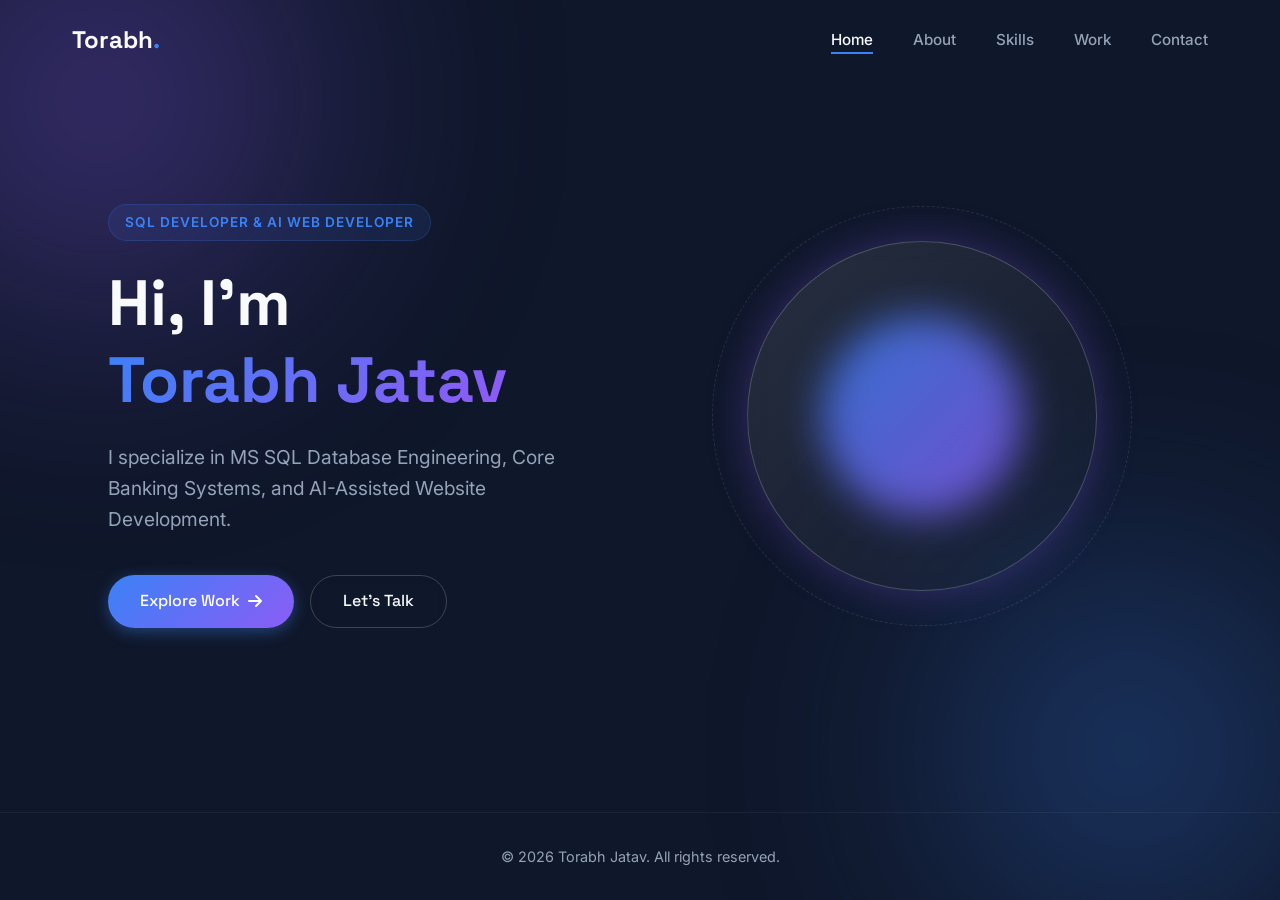
==== index.html @ 98c37aa1 "Add files via upload" ====
<!DOCTYPE html>
<html lang="en">
<head>
    <meta charset="UTF-8">
    <meta name="viewport" content="width=device-width, initial-scale=1.0">
    <title>Torabh Jatav | Portfolio</title>
    <!-- Fonts -->
    <link rel="preconnect" href="https://fonts.googleapis.com">
    <link rel="preconnect" href="https://fonts.gstatic.com" crossorigin>
    <link href="https://fonts.googleapis.com/css2?family=Inter:wght@300;400;500;600&family=Space+Grotesk:wght@500;700&display=swap" rel="stylesheet">
    <!-- Icons -->
    <link rel="stylesheet" href="https://cdnjs.cloudflare.com/ajax/libs/font-awesome/6.4.0/css/all.min.css">
    <!-- Styles -->
    <link rel="stylesheet" href="style.css">
</head>
<body>
    <!-- Background Decor -->
    <div class="bg-shape bg-shape-1"></div>
    <div class="bg-shape bg-shape-2"></div>

    <!-- Navigation -->
    <nav class="navbar" id="navbar">
        <div class="nav-container">
            <a href="index.html" class="logo">Torabh<span>.</span></a>
            <ul class="nav-links">
                <li><a href="index.html">Home</a></li>
                <li><a href="about.html">About</a></li>
                <li><a href="skills.html">Skills</a></li>
                <li><a href="projects.html">Work</a></li>
                <li><a href="contact.html">Contact</a></li>
            </ul>
            <div class="hamburger">
                <i class="fas fa-bars"></i>
            </div>
        </div>
    </nav>

    <main>
        <!-- Hero Section -->
        <section id="home" class="hero section">
            <div class="container hero-container">
                <div class="hero-content">
                    <span class="badge fade-up">SQL Developer & AI Web Developer</span>
                    <h1 class="fade-up stagger-1">
                        Hi, I'm <br>
                        <span class="gradient-text type-text">Torabh Jatav</span>
                    </h1>
                    <p class="fade-up stagger-2">
                        I specialize in MS SQL Database Engineering, Core Banking Systems, and AI-Assisted Website Development.
                    </p>
                    <div class="hero-btns fade-up stagger-3">
                        <a href="projects.html" class="btn btn-primary">
                            Explore Work <i class="fas fa-arrow-right"></i>
                        </a>
                        <a href="contact.html" class="btn btn-secondary">Let's Talk</a>
                    </div>
                </div>
                <div class="hero-artwork fade-in">
                    <div class="glass-orb">
                        <div class="inner-orb"></div>
                    </div>
                </div>
            </div>
        </section>
    </main>

    <footer>
        <div class="container">
            <p>&copy; <span id="year"></span> Torabh Jatav. All rights reserved.</p>
        </div>
    </footer>

    <!-- Scripts -->
    <script src="script.js"></script>
</body>
</html>
---- style.css ----
/* =========================================
   Design System & Variables
   ========================================= */
:root {
    /* Colors */
    --bg-dark: #0f172a;
    --bg-surface: rgba(30, 41, 59, 0.4);
    --bg-surface-hover: rgba(30, 41, 59, 0.7);
    --border-color: rgba(255, 255, 255, 0.1);
    
    --accent-primary: #3b82f6; /* Blue */
    --accent-secondary: #8b5cf6; /* Purple */
    --accent-tertiary: #ec4899; /* Pink */
    
    --text-main: #f8fafc;
    --text-muted: #94a3b8;
    
    /* Typography */
    --font-heading: 'Space Grotesk', sans-serif;
    --font-body: 'Inter', sans-serif;
    
    /* Spacing & Utilities */
    --nav-height: 80px;
    --border-radius: 16px;
    --transition: all 0.3s cubic-bezier(0.4, 0, 0.2, 1);
}

/* =========================================
   Reset & Base Styles
   ========================================= */
* {
    margin: 0;
    padding: 0;
    box-sizing: border-box;
}

html {
    scroll-behavior: smooth;
    font-family: var(--font-body);
    background-color: var(--bg-dark);
    color: var(--text-main);
    overflow-x: hidden;
}

body {
    position: relative;
    overflow-x: hidden;
    line-height: 1.6;
    display: flex;
    flex-direction: column;
    min-height: 100vh;
}

main {
    flex: 1;
    display: flex;
    flex-direction: column;
}

::selection {
    background-color: var(--accent-primary);
    color: white;
}

/* Background Blobs for Atmosphere */
.bg-shape {
    position: fixed;
    border-radius: 50%;
    filter: blur(120px);
    z-index: -1;
    opacity: 0.5;
    animation: float 20s infinite alternate linear;
}

.bg-shape-1 {
    width: 600px;
    height: 600px;
    background: radial-gradient(circle, var(--accent-secondary), transparent 70%);
    top: -200px;
    left: -200px;
}

.bg-shape-2 {
    width: 500px;
    height: 500px;
    background: radial-gradient(circle, var(--accent-primary), transparent 70%);
    bottom: -100px;
    right: -100px;
    animation-delay: -5s;
}

@keyframes float {
    0% { transform: translate(0, 0) rotate(0deg); }
    100% { transform: translate(100px, 50px) rotate(10deg); }
}

h1, h2, h3, h4, h5, h6 {
    font-family: var(--font-heading);
    font-weight: 700;
    line-height: 1.2;
}

a {
    text-decoration: none;
    color: inherit;
    transition: var(--transition);
}

ul {
    list-style: none;
}

.container {
    max-width: 1200px;
    margin: 0 auto;
    padding: 0 2rem;
}

.section {
    padding: 120px 0 60px; /* Adjusted padding for separate pages */
    display: flex;
    flex-direction: column;
    justify-content: center;
    flex: 1;
}

/* Specific class for pages other than home to ensure they fill space but don't force 100vh if content is small */
.page-section {
    min-height: auto;
    justify-content: flex-start;
}

.section-header {
    text-align: center;
    margin-bottom: 4rem;
}

.section-header h2 {
    font-size: 2.5rem;
    margin-bottom: 0.5rem;
    background: linear-gradient(135deg, var(--text-main) 0%, var(--text-muted) 100%);
    -webkit-background-clip: text;
    background-clip: text;
    -webkit-text-fill-color: transparent;
}

.section-header p {
    color: var(--accent-primary);
    font-size: 1.1rem;
    font-weight: 500;
    letter-spacing: 1px;
    text-transform: uppercase;
}

/* =========================================
   Glassmorphism Utilities
   ========================================= */
.glass-card {
    background: var(--bg-surface);
    backdrop-filter: blur(12px);
    -webkit-backdrop-filter: blur(12px);
    border: 1px solid var(--border-color);
    border-radius: var(--border-radius);
    padding: 2.5rem;
    box-shadow: 0 8px 32px rgba(0, 0, 0, 0.2);
    transition: var(--transition);
}

.glass-card:hover {
    background: var(--bg-surface-hover);
    border-color: rgba(255, 255, 255, 0.2);
    transform: translateY(-5px);
}

/* =========================================
   Typography & Gradients
   ========================================= */
.gradient-text {
    background: linear-gradient(135deg, var(--accent-primary) 0%, var(--accent-secondary) 50%, var(--accent-tertiary) 100%);
    background-size: 200% auto;
    -webkit-background-clip: text;
    background-clip: text;
    -webkit-text-fill-color: transparent;
    animation: gradientShift 5s ease infinite;
}

@keyframes gradientShift {
    0% { background-position: 0% 50%; }
    50% { background-position: 100% 50%; }
    100% { background-position: 0% 50%; }
}

/* =========================================
   Buttons
   ========================================= */
.btn {
    display: inline-flex;
    align-items: center;
    justify-content: center;
    gap: 0.5rem;
    padding: 0.8rem 2rem;
    font-size: 1rem;
    font-weight: 500;
    font-family: var(--font-heading);
    border-radius: 50px;
    cursor: pointer;
    transition: var(--transition);
    border: none;
    position: relative;
    overflow: hidden;
    z-index: 1;
}

.btn-primary {
    background: linear-gradient(135deg, var(--accent-primary) 0%, var(--accent-secondary) 100%);
    color: white;
    box-shadow: 0 4px 15px rgba(59, 130, 246, 0.4);
}

.btn-primary::before {
    content: '';
    position: absolute;
    top: 0; left: 0; right: 0; bottom: 0;
    background: linear-gradient(135deg, var(--accent-secondary) 0%, var(--accent-primary) 100%);
    z-index: -1;
    transition: opacity 0.3s ease;
    opacity: 0;
}

.btn-primary:hover::before {
    opacity: 1;
}
.btn-primary:hover {
    transform: translateY(-2px);
    box-shadow: 0 6px 20px rgba(59, 130, 246, 0.6);
}

.btn-secondary {
    background: transparent;
    color: var(--text-main);
    border: 1px solid rgba(255, 255, 255, 0.2);
    backdrop-filter: blur(5px);
}

.btn-secondary:hover {
    background: rgba(255, 255, 255, 0.05);
    border-color: rgba(255, 255, 255, 0.4);
}

/* =========================================
   Navbar
   ========================================= */
.navbar {
    position: fixed;
    top: 0;
    width: 100%;
    height: var(--nav-height);
    z-index: 1000;
    transition: var(--transition);
    display: flex;
    align-items: center;
}

.navbar.scrolled {
    background: rgba(15, 23, 42, 0.8);
    backdrop-filter: blur(10px);
    border-bottom: 1px solid rgba(255, 255, 255, 0.05);
    height: 70px;
}

.nav-container {
    width: 100%;
    max-width: 1200px;
    margin: 0 auto;
    padding: 0 2rem;
    display: flex;
    justify-content: space-between;
    align-items: center;
}

.logo {
    font-family: var(--font-heading);
    font-size: 1.5rem;
    font-weight: 700;
}

.logo span {
    color: var(--accent-primary);
}

.nav-links {
    display: flex;
    gap: 2.5rem;
}

.nav-links a {
    font-size: 0.95rem;
    font-weight: 500;
    color: var(--text-muted);
    position: relative;
    padding-bottom: 5px;
}

.nav-links a::after {
    content: '';
    position: absolute;
    bottom: 0;
    left: 0;
    width: 0;
    height: 2px;
    background: var(--accent-primary);
    transition: var(--transition);
}

.nav-links a:hover,
.nav-links a.active {
    color: var(--text-main);
}

.nav-links a:hover::after,
.nav-links a.active::after {
    width: 100%;
}

.hamburger {
    display: none;
    font-size: 1.5rem;
    cursor: pointer;
    color: var(--text-main);
}

/* =========================================
   Hero Section
   ========================================= */
.hero {
    padding-top: var(--nav-height);
}

.hero-container {
    display: grid;
    grid-template-columns: 1fr 1fr;
    gap: 4rem;
    align-items: center;
}

.badge {
    display: inline-block;
    padding: 0.4rem 1rem;
    background: rgba(59, 130, 246, 0.1);
    border: 1px solid rgba(59, 130, 246, 0.2);
    border-radius: 50px;
    color: var(--accent-primary);
    font-size: 0.85rem;
    font-weight: 600;
    letter-spacing: 1px;
    text-transform: uppercase;
    margin-bottom: 1.5rem;
}

.hero h1 {
    font-size: 4rem;
    margin-bottom: 1.5rem;
}

.hero p {
    font-size: 1.2rem;
    color: var(--text-muted);
    margin-bottom: 2.5rem;
    max-width: 500px;
}

.hero-btns {
    display: flex;
    gap: 1rem;
}

.hero-artwork {
    display: flex;
    justify-content: center;
    position: relative;
}

.glass-orb {
    width: 350px;
    height: 350px;
    border-radius: 50%;
    background: linear-gradient(135deg, rgba(255,255,255,0.1), rgba(255,255,255,0.01));
    backdrop-filter: blur(10px);
    border: 1px solid rgba(255,255,255,0.2);
    box-shadow: 0 0 40px rgba(139, 92, 246, 0.3);
    display: flex;
    align-items: center;
    justify-content: center;
    animation: bounceSlow 6s ease-in-out infinite;
    position: relative;
}

.glass-orb::after {
    content: '';
    position: absolute;
    width: 120%;
    height: 120%;
    border-radius: 50%;
    border: 1px dashed rgba(255,255,255,0.1);
    animation: rotate 20s linear infinite;
}

.inner-orb {
    width: 200px;
    height: 200px;
    border-radius: 50%;
    background: linear-gradient(135deg, var(--accent-primary), var(--accent-secondary));
    filter: blur(20px);
    opacity: 0.8;
    animation: pulse 4s ease-in-out infinite;
}

@keyframes bounceSlow {
    0%, 100% { transform: translateY(0); }
    50% { transform: translateY(-20px); }
}

@keyframes rotate {
    0% { transform: rotate(0deg); }
    100% { transform: rotate(360deg); }
}

@keyframes pulse {
    0%, 100% { transform: scale(1); opacity: 0.8; }
    50% { transform: scale(1.1); opacity: 1; }
}

/* =========================================
   About Section
   ========================================= */
.about-grid {
    display: grid;
    grid-template-columns: 3fr 2fr;
    gap: 2rem;
}

.about-text {
    display: flex;
    flex-direction: column;
    justify-content: center;
    gap: 1.5rem;
}

.about-text p {
    font-size: 1.1rem;
    color: var(--text-muted);
}

.about-stats {
    display: flex;
    flex-direction: column;
    gap: 1rem;
}

.stat-card {
    display: flex;
    align-items: center;
    justify-content: space-between;
    padding: 1.5rem 2rem;
}

.stat-card h3 {
    font-size: 2.5rem;
    color: var(--accent-primary);
}

.stat-card span {
    font-weight: 500;
    color: var(--text-muted);
}

/* =========================================
   Skills Section
   ========================================= */
.skills-grid {
    display: grid;
    grid-template-columns: repeat(auto-fit, minmax(300px, 1fr));
    gap: 2rem;
}

.skill-category h3 {
    font-size: 1.3rem;
    margin-bottom: 1.5rem;
    display: flex;
    align-items: center;
    gap: 10px;
}

.skill-category h3 i {
    color: var(--accent-primary);
}

.skill-tags {
    display: flex;
    flex-wrap: wrap;
    gap: 10px;
}

.tag {
    background: rgba(255, 255, 255, 0.05);
    border: 1px solid rgba(255, 255, 255, 0.1);
    padding: 0.5rem 1rem;
    border-radius: 50px;
    font-size: 0.9rem;
    color: var(--text-muted);
    transition: var(--transition);
}

.tag:hover {
    background: rgba(59, 130, 246, 0.1);
    border-color: var(--accent-primary);
    color: var(--text-main);
    transform: translateY(-2px);
}

/* =========================================
   Projects Section
   ========================================= */
.projects-grid {
    display: grid;
    grid-template-columns: repeat(auto-fit, minmax(320px, 1fr));
    gap: 2rem;
}

.project-card {
    padding: 0;
    overflow: hidden;
    display: flex;
    flex-direction: column;
}

.project-image {
    height: 200px;
    width: 100%;
}

/* Placeholder placeholders instead of boring gray */
.gradient-bg-1 { background: linear-gradient(135deg, #10b981, #3b82f6); opacity: 0.8; }
.gradient-bg-2 { background: linear-gradient(135deg, #f59e0b, #ec4899); opacity: 0.8; }
.gradient-bg-3 { background: linear-gradient(135deg, #8b5cf6, #3b82f6); opacity: 0.8; }

.project-content {
    padding: 2rem;
    flex-grow: 1;
    display: flex;
    flex-direction: column;
}

.project-tags {
    display: flex;
    gap: 10px;
    margin-bottom: 1rem;
}

.project-tags span {
    font-size: 0.75rem;
    font-weight: 600;
    text-transform: uppercase;
    letter-spacing: 1px;
    color: var(--accent-secondary);
}

.project-content h3 {
    font-size: 1.4rem;
    margin-bottom: 1rem;
}

.project-content p {
    color: var(--text-muted);
    font-size: 0.95rem;
    margin-bottom: 2rem;
    flex-grow: 1;
}

.project-link {
    display: inline-flex;
    align-items: center;
    gap: 5px;
    color: var(--text-main);
    font-weight: 500;
    font-size: 0.95rem;
}

.project-link i {
    font-size: 0.8rem;
    transition: var(--transition);
}

.project-link:hover i {
    transform: translateX(3px) translateY(-3px);
    color: var(--accent-primary);
}

/* =========================================
   Contact Section
   ========================================= */
.contact-card {
    display: grid;
    grid-template-columns: 1fr 1fr;
    gap: 4rem;
    padding: 4rem;
}

.contact-info h2 {
    font-size: 2.5rem;
    margin-bottom: 1.5rem;
}

.contact-info p {
    color: var(--text-muted);
    font-size: 1.1rem;
    margin-bottom: 2rem;
}

.social-links {
    display: flex;
    gap: 1rem;
}

.social-links a {
    display: flex;
    align-items: center;
    justify-content: center;
    width: 45px;
    height: 45px;
    border-radius: 50%;
    background: rgba(255, 255, 255, 0.05);
    border: 1px solid rgba(255, 255, 255, 0.1);
    font-size: 1.2rem;
}

.social-links a:hover {
    background: var(--accent-primary);
    border-color: var(--accent-primary);
    transform: translateY(-3px);
}

.contact-form {
    display: flex;
    flex-direction: column;
    gap: 1.5rem;
}

.form-group input,
.form-group textarea {
    width: 100%;
    padding: 1rem 1.5rem;
    background: rgba(0, 0, 0, 0.2);
    border: 1px solid rgba(255, 255, 255, 0.1);
    border-radius: 8px;
    color: var(--text-main);
    font-family: var(--font-body);
    font-size: 1rem;
    transition: var(--transition);
}

.form-group textarea {
    resize: vertical;
    min-height: 120px;
}

.form-group input:focus,
.form-group textarea:focus {
    outline: none;
    border-color: var(--accent-primary);
    background: rgba(0, 0, 0, 0.4);
}

.submit-btn {
    width: 100%;
}

/* =========================================
   Footer
   ========================================= */
footer {
    padding: 2rem 0;
    text-align: center;
    border-top: 1px solid rgba(255, 255, 255, 0.05);
    margin-top: auto; /* Pushes footer to bottom */
    width: 100%;
}

footer p {
    color: var(--text-muted);
    font-size: 0.9rem;
}

/* =========================================
   Animations & Reveals
   ========================================= */
.fade-up {
    opacity: 0;
    transform: translateY(30px);
    transition: opacity 0.8s ease, transform 0.8s ease;
}

.fade-in {
    opacity: 0;
    transition: opacity 1s ease;
}

.reveal.active,
.fade-up.active,
.fade-in.active {
    opacity: 1;
    transform: translateY(0);
}

/* Stagger delays for hero items */
.stagger-1 { transition-delay: 0.1s; }
.stagger-2 { transition-delay: 0.2s; }
.stagger-3 { transition-delay: 0.3s; }

.reveal {
    opacity: 0;
    transform: translateY(40px);
    transition: all 0.8s cubic-bezier(0.5, 0, 0, 1);
}

/* =========================================
   Responsive Design
   ========================================= */
@media (max-width: 992px) {
    .hero h1 { font-size: 3rem; }
    .hero-container { gap: 2rem; }
    .about-grid, .contact-card { grid-template-columns: 1fr; gap: 3rem; }
    .contact-card { padding: 3rem; }
}

@media (max-width: 768px) {
    .hamburger { display: block; z-index: 1001; }
    
    .nav-links {
        position: fixed;
        top: 0; right: -100%;
        width: 100%; height: 100vh;
        background: rgba(15, 23, 42, 0.95);
        backdrop-filter: blur(15px);
        flex-direction: column;
        justify-content: center;
        align-items: center;
        transition: 0.4s ease-in-out;
    }
    
    .nav-links.nav-active { right: 0; }
    .nav-links li { margin: 1.5rem 0; }
    .nav-links a { font-size: 1.5rem; }
    
    .hero-container { grid-template-columns: 1fr; text-align: center; }
    .hero-content { align-items: center; display: flex; flex-direction: column; }
    .hero-btns { justify-content: center; }
    .hero-artwork { display: none; }
    .contact-card { padding: 2rem 1.5rem; }
}

@media (max-width: 480px) {
    .hero h1 { font-size: 2.2rem; }
    .section-header h2 { font-size: 2rem; }
    .stat-card { flex-direction: column; text-align: center; gap: 0.5rem; }
}
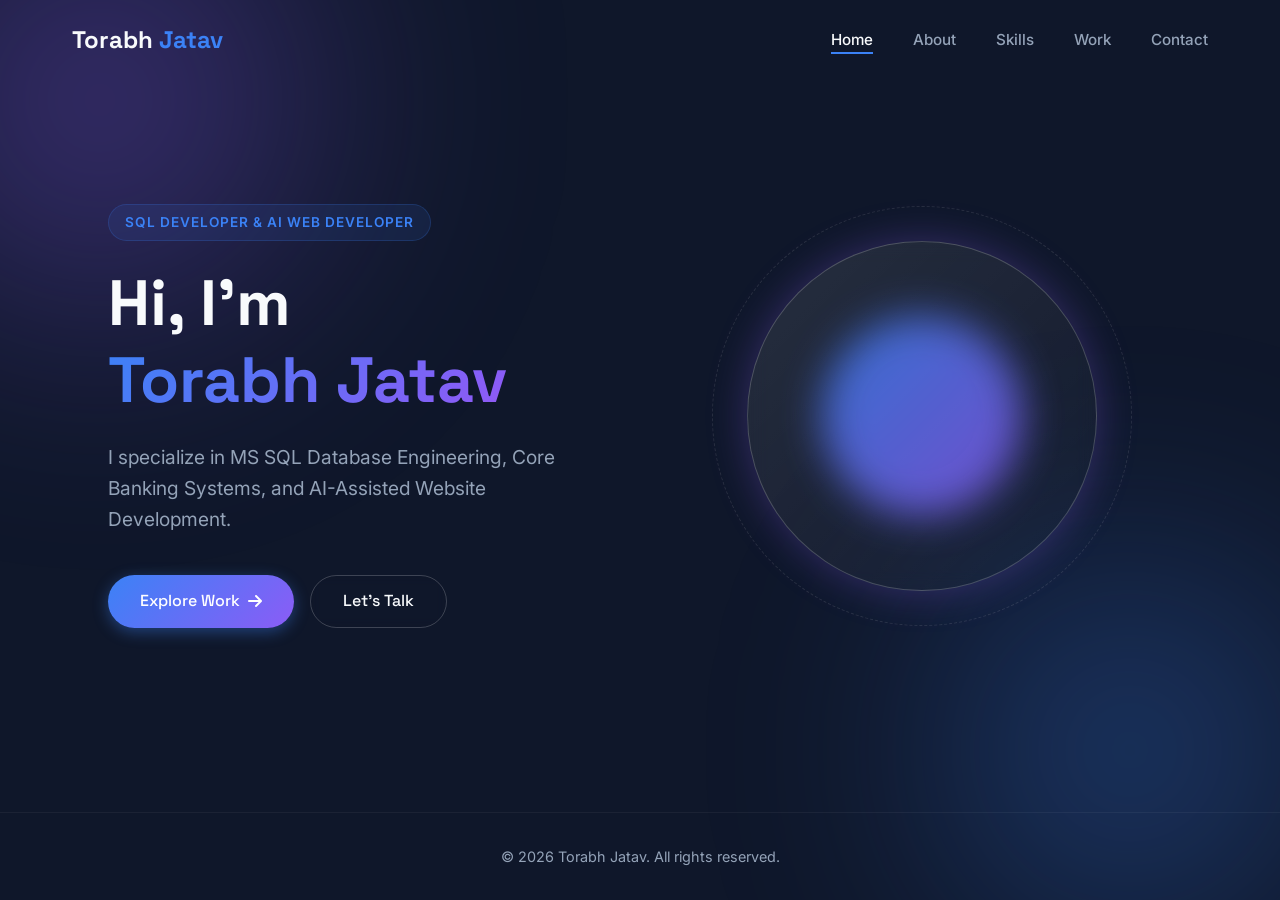
==== commit 689e5675: "Add files via upload" ====
--- a/index.html
+++ b/index.html
@@ -1,5 +1,6 @@
 <!DOCTYPE html>
 <html lang="en">
+
 <head>
     <meta charset="UTF-8">
     <meta name="viewport" content="width=device-width, initial-scale=1.0">
@@ -7,12 +8,15 @@
     <!-- Fonts -->
     <link rel="preconnect" href="https://fonts.googleapis.com">
     <link rel="preconnect" href="https://fonts.gstatic.com" crossorigin>
-    <link href="https://fonts.googleapis.com/css2?family=Inter:wght@300;400;500;600&family=Space+Grotesk:wght@500;700&display=swap" rel="stylesheet">
+    <link
+        href="https://fonts.googleapis.com/css2?family=Inter:wght@300;400;500;600&family=Space+Grotesk:wght@500;700&display=swap"
+        rel="stylesheet">
     <!-- Icons -->
     <link rel="stylesheet" href="https://cdnjs.cloudflare.com/ajax/libs/font-awesome/6.4.0/css/all.min.css">
     <!-- Styles -->
     <link rel="stylesheet" href="style.css">
 </head>
+
 <body>
     <!-- Background Decor -->
     <div class="bg-shape bg-shape-1"></div>
@@ -21,7 +25,7 @@
     <!-- Navigation -->
     <nav class="navbar" id="navbar">
         <div class="nav-container">
-            <a href="index.html" class="logo">Torabh<span>.</span></a>
+            <a href="index.html" class="logo">Torabh<span> Jatav</span></a>
             <ul class="nav-links">
                 <li><a href="index.html">Home</a></li>
                 <li><a href="about.html">About</a></li>
@@ -46,7 +50,8 @@
                         <span class="gradient-text type-text">Torabh Jatav</span>
                     </h1>
                     <p class="fade-up stagger-2">
-                        I specialize in MS SQL Database Engineering, Core Banking Systems, and AI-Assisted Website Development.
+                        I specialize in MS SQL Database Engineering, Core Banking Systems, and AI-Assisted Website
+                        Development.
                     </p>
                     <div class="hero-btns fade-up stagger-3">
                         <a href="projects.html" class="btn btn-primary">
@@ -73,4 +78,5 @@
     <!-- Scripts -->
     <script src="script.js"></script>
 </body>
+
 </html>
--- a/style.css
+++ b/style.css
@@ -543,6 +543,7 @@
 .gradient-bg-1 { background: linear-gradient(135deg, #10b981, #3b82f6); opacity: 0.8; }
 .gradient-bg-2 { background: linear-gradient(135deg, #f59e0b, #ec4899); opacity: 0.8; }
 .gradient-bg-3 { background: linear-gradient(135deg, #8b5cf6, #3b82f6); opacity: 0.8; }
+.gradient-bg-4 { background: linear-gradient(135deg, #6366f1, #14b8a6); opacity: 0.8; }
 
 .project-content {
     padding: 2rem;
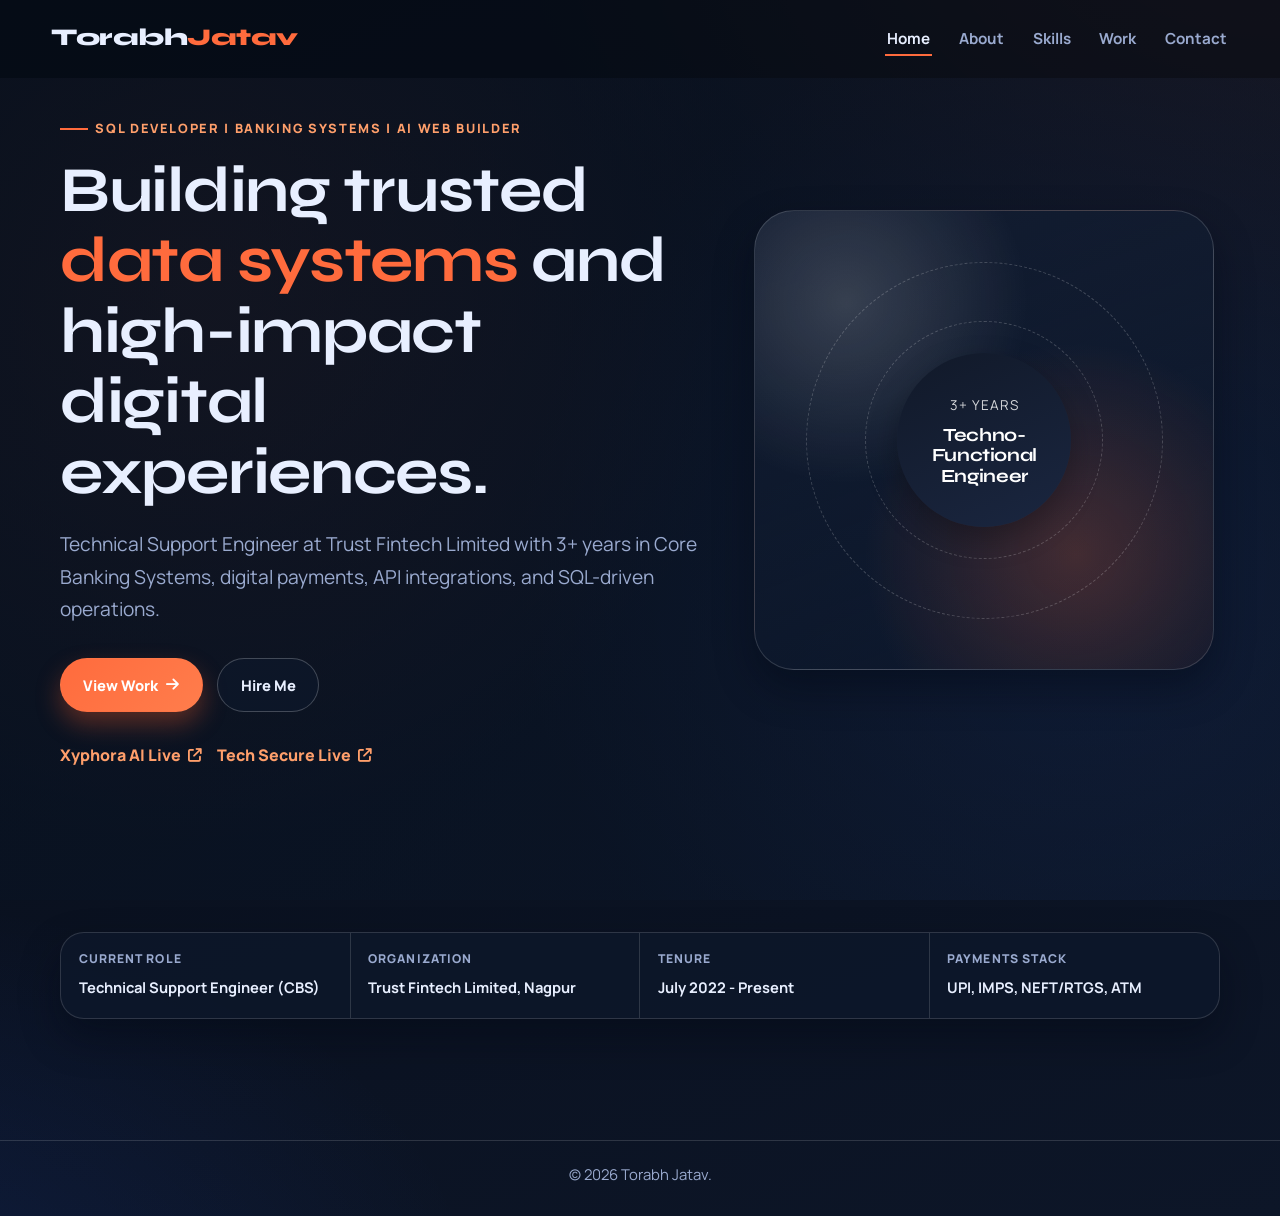
==== commit 25e98daa: "Add files via upload" ====
--- a/index.html
+++ b/index.html
@@ -4,65 +4,102 @@
 <head>
     <meta charset="UTF-8">
     <meta name="viewport" content="width=device-width, initial-scale=1.0">
+    <meta name="description" content="Torabh Jatav portfolio: SQL engineering, core banking systems, and AI-powered web development.">
     <title>Torabh Jatav | Portfolio</title>
-    <!-- Fonts -->
     <link rel="preconnect" href="https://fonts.googleapis.com">
     <link rel="preconnect" href="https://fonts.gstatic.com" crossorigin>
-    <link
-        href="https://fonts.googleapis.com/css2?family=Inter:wght@300;400;500;600&family=Space+Grotesk:wght@500;700&display=swap"
-        rel="stylesheet">
-    <!-- Icons -->
+    <link href="https://fonts.googleapis.com/css2?family=Manrope:wght@400;500;600;700;800&family=Syne:wght@600;700;800&display=swap" rel="stylesheet">
     <link rel="stylesheet" href="https://cdnjs.cloudflare.com/ajax/libs/font-awesome/6.4.0/css/all.min.css">
-    <!-- Styles -->
     <link rel="stylesheet" href="style.css">
 </head>
 
-<body>
-    <!-- Background Decor -->
-    <div class="bg-shape bg-shape-1"></div>
-    <div class="bg-shape bg-shape-2"></div>
+<body class="page page-home">
+    <div class="page-glow glow-1"></div>
+    <div class="page-glow glow-2"></div>
+        <div class="page-grain"></div>
+    <div id="preloader" class="preloader" aria-hidden="true">
+        <div class="spinner">
+            <div></div>
+            <div></div>
+            <div></div>
+            <div></div>
+            <div></div>
+            <div></div>
+        </div>
+        <div class="text">
+            <p>On your way...</p>
+        </div>
+    </div>
+    <div id="cursor-dot" class="cursor-dot" aria-hidden="true"></div>
+    <div id="cursor-ring" class="cursor-ring" aria-hidden="true"></div>
 
-    <!-- Navigation -->
     <nav class="navbar" id="navbar">
         <div class="nav-container">
-            <a href="index.html" class="logo">Torabh<span> Jatav</span></a>
-            <ul class="nav-links">
+            <a href="index.html" class="logo">Torabh<span>Jatav</span></a>
+            <button class="hamburger" type="button" aria-label="Toggle menu" aria-expanded="false" aria-controls="nav-links">
+                <i class="fas fa-bars" aria-hidden="true"></i>
+            </button>
+            <ul class="nav-links" id="nav-links">
                 <li><a href="index.html">Home</a></li>
                 <li><a href="about.html">About</a></li>
                 <li><a href="skills.html">Skills</a></li>
                 <li><a href="projects.html">Work</a></li>
                 <li><a href="contact.html">Contact</a></li>
             </ul>
-            <div class="hamburger">
-                <i class="fas fa-bars"></i>
-            </div>
         </div>
     </nav>
 
     <main>
-        <!-- Hero Section -->
-        <section id="home" class="hero section">
-            <div class="container hero-container">
-                <div class="hero-content">
-                    <span class="badge fade-up">SQL Developer & AI Web Developer</span>
+        <section class="hero section" id="home">
+            <div class="hero-backdrop"></div>
+            <div class="container hero-grid">
+                <div class="hero-copy">
+                    <p class="eyebrow fade-up">SQL Developer | Banking Systems | AI Web Builder</p>
                     <h1 class="fade-up stagger-1">
-                        Hi, I'm <br>
-                        <span class="gradient-text type-text">Torabh Jatav</span>
+                        Building trusted <span class="type-text">data systems</span> and high-impact digital experiences.
                     </h1>
-                    <p class="fade-up stagger-2">
-                        I specialize in MS SQL Database Engineering, Core Banking Systems, and AI-Assisted Website
-                        Development.
+                    <p class="lead fade-up stagger-2">
+                        Technical Support Engineer at Trust Fintech Limited with 3+ years in Core Banking Systems,
+                        digital payments, API integrations, and SQL-driven operations.
                     </p>
-                    <div class="hero-btns fade-up stagger-3">
-                        <a href="projects.html" class="btn btn-primary">
-                            Explore Work <i class="fas fa-arrow-right"></i>
-                        </a>
-                        <a href="contact.html" class="btn btn-secondary">Let's Talk</a>
+                    <div class="hero-actions fade-up stagger-3">
+                        <a href="projects.html" class="btn btn-primary">View Work <i class="fas fa-arrow-right"></i></a>
+                        <a href="contact.html" class="btn btn-ghost">Hire Me</a>
+                    </div>
+                    <div class="home-live-links fade-up stagger-3">
+                        <a href="https://xyphora-ai.vercel.app/#home" target="_blank" rel="noopener" class="text-link">Xyphora AI Live <i class="fas fa-arrow-up-right-from-square"></i></a>
+                        <a href="https://tech-secure.vercel.app/services" target="_blank" rel="noopener" class="text-link">Tech Secure Live <i class="fas fa-arrow-up-right-from-square"></i></a>
                     </div>
                 </div>
-                <div class="hero-artwork fade-in">
-                    <div class="glass-orb">
-                        <div class="inner-orb"></div>
+                <div class="hero-visual fade-in">
+                    <div class="orbit-ring ring-1"></div>
+                    <div class="orbit-ring ring-2"></div>
+                    <div class="hero-core">
+                        <p>3+ Years</p>
+                        <h2>Techno-Functional Engineer</h2>
+                    </div>
+                </div>
+            </div>
+        </section>
+
+        <section class="section highlights">
+            <div class="container">
+                <div class="highlight-strip reveal">
+                    <div class="highlight-item">
+                        <span>Current Role</span>
+                        <strong>Technical Support Engineer (CBS)</strong>
+                    </div>
+                    <div class="highlight-item">
+                        <span>Organization</span>
+                        <strong>Trust Fintech Limited, Nagpur</strong>
+                    </div>
+                    <div class="highlight-item">
+                        <span>Tenure</span>
+                        <strong>July 2022 - Present</strong>
+                    </div>
+                    <div class="highlight-item">
+                        <span>Payments Stack</span>
+                        <strong>UPI, IMPS, NEFT/RTGS, ATM</strong>
                     </div>
                 </div>
             </div>
@@ -71,12 +108,13 @@
 
     <footer>
         <div class="container">
-            <p>&copy; <span id="year"></span> Torabh Jatav. All rights reserved.</p>
+            <p>&copy; <span id="year"></span> Torabh Jatav. </p>
         </div>
     </footer>
 
-    <!-- Scripts -->
     <script src="script.js"></script>
 </body>
 
-</html>+</html>
+
+
--- a/style.css
+++ b/style.css
@@ -1,33 +1,18 @@
-/* =========================================
-   Design System & Variables
-   ========================================= */
 :root {
-    /* Colors */
-    --bg-dark: #0f172a;
-    --bg-surface: rgba(30, 41, 59, 0.4);
-    --bg-surface-hover: rgba(30, 41, 59, 0.7);
-    --border-color: rgba(255, 255, 255, 0.1);
-    
-    --accent-primary: #3b82f6; /* Blue */
-    --accent-secondary: #8b5cf6; /* Purple */
-    --accent-tertiary: #ec4899; /* Pink */
-    
-    --text-main: #f8fafc;
-    --text-muted: #94a3b8;
-    
-    /* Typography */
-    --font-heading: 'Space Grotesk', sans-serif;
-    --font-body: 'Inter', sans-serif;
-    
-    /* Spacing & Utilities */
-    --nav-height: 80px;
-    --border-radius: 16px;
-    --transition: all 0.3s cubic-bezier(0.4, 0, 0.2, 1);
-}
-
-/* =========================================
-   Reset & Base Styles
-   ========================================= */
+    --bg-main: #060b16;
+    --bg-soft: #0d1628;
+    --surface: rgba(14, 24, 43, 0.78);
+    --text-main: #e8efff;
+    --text-muted: #9aaacf;
+    --accent: #ff6b3d;
+    --accent-deep: #ff9f6b;
+    --line: rgba(255, 255, 255, 0.14);
+    --shadow: 0 18px 38px rgba(2, 7, 19, 0.42);
+    --nav-height: 78px;
+    --radius: 24px;
+    --transition: all 0.35s cubic-bezier(0.2, 0.8, 0.2, 1);
+}
+
 * {
     margin: 0;
     padding: 0;
@@ -36,74 +21,191 @@
 
 html {
     scroll-behavior: smooth;
-    font-family: var(--font-body);
-    background-color: var(--bg-dark);
+}
+
+body {
+    font-family: 'Manrope', sans-serif;
     color: var(--text-main);
-    overflow-x: hidden;
-}
-
-body {
+    background:
+        radial-gradient(80rem 60rem at 100% -10%, rgba(255, 107, 61, 0.16), transparent 60%),
+        radial-gradient(70rem 50rem at -10% 110%, rgba(41, 98, 255, 0.12), transparent 55%),
+        linear-gradient(160deg, var(--bg-main), var(--bg-soft));
+    line-height: 1.7;
+    min-height: 100vh;
     position: relative;
     overflow-x: hidden;
-    line-height: 1.6;
+}
+
+.page-glow {
+    position: fixed;
+    width: 44rem;
+    aspect-ratio: 1;
+    border-radius: 50%;
+    filter: blur(58px);
+    z-index: -3;
+    opacity: 0.3;
+    animation: drift 22s ease-in-out infinite alternate;
+}
+
+.glow-1 {
+    background: rgba(255, 107, 61, 0.55);
+    top: -18rem;
+    right: -16rem;
+}
+
+.glow-2 {
+    background: rgba(73, 120, 255, 0.36);
+    bottom: -20rem;
+    left: -16rem;
+    animation-delay: -6s;
+}
+
+.page-grain {
+    position: fixed;
+    inset: 0;
+    z-index: -2;
+    pointer-events: none;
+    background-image: radial-gradient(rgba(255, 255, 255, 0.08) 0.4px, transparent 0.4px);
+    background-size: 3px 3px;
+    opacity: 0.12;
+}
+
+.preloader {
     display: flex;
     flex-direction: column;
-    min-height: 100vh;
+    align-items: center;
+    justify-content: center;
+    height: 100vh;
+    position: fixed;
+    inset: 0;
+    z-index: 120;
+    background:
+        radial-gradient(circle at 30% 20%, rgba(255, 107, 61, 0.2), transparent 45%),
+        radial-gradient(circle at 70% 80%, rgba(73, 120, 255, 0.2), transparent 45%),
+        linear-gradient(155deg, #050a14, #0c1730);
+    opacity: 1;
+    visibility: visible;
+    transition: opacity 0.55s ease, visibility 0.55s ease;
+}
+
+.spinner {
+    width: 100px;
+    height: 100px;
+    position: relative;
+    animation: spinner 1.6s infinite ease;
+    transform-style: preserve-3d;
+}
+
+.spinner > div {
+    background-color: rgba(229, 197, 159, 0.1);
+    height: 100%;
+    position: absolute;
+    width: 100%;
+    border: 4px solid rgb(229, 197, 159);
+    border-radius: 50%;
+}
+
+.spinner div:nth-of-type(1) {
+    transform: translateZ(-35px) rotateY(180deg);
+}
+
+.spinner div:nth-of-type(2) {
+    transform: rotateY(-270deg) translateX(50%);
+    transform-origin: top right;
+}
+
+.spinner div:nth-of-type(3) {
+    transform: rotateY(270deg) translateX(-50%);
+    transform-origin: center left;
+}
+
+.spinner div:nth-of-type(4) {
+    transform: rotateX(90deg) translateY(-50%);
+    transform-origin: top center;
+}
+
+.spinner div:nth-of-type(5) {
+    transform: rotateX(-90deg) translateY(50%);
+    transform-origin: bottom center;
+}
+
+.spinner div:nth-of-type(6) {
+    transform: translateZ(35px);
+}
+
+.text {
+    font-family: "Trebuchet MS", "Lucida Sans Unicode", "Lucida Grande",
+        "Lucida Sans", Arial, sans-serif;
+    font-size: 24px;
+    background: linear-gradient(to right, #925555, #e0a47c, #d33fd3, #eed600);
+    -webkit-text-fill-color: transparent;
+    -webkit-background-clip: text;
+    padding-top: 20px;
+    text-align: center;
+}
+
+.text p {
+    animation: loaderPulse 1.8s ease-in-out infinite;
+}
+
+.preloader.preloader-hidden {
+    opacity: 0;
+    visibility: hidden;
+}
+
+.cursor-dot,
+.cursor-ring {
+    position: fixed;
+    left: 0;
+    top: 0;
+    pointer-events: none;
+    transform: translate3d(-100px, -100px, 0) translate(-50%, -50%);
+    z-index: 110;
+    opacity: 0;
+    transition: opacity 0.22s ease;
+}
+
+.cursor-dot {
+    width: 8px;
+    height: 8px;
+    border-radius: 50%;
+    background: var(--accent);
+}
+
+.cursor-ring {
+    width: 36px;
+    height: 36px;
+    border-radius: 50%;
+    border: 1px solid rgba(255, 255, 255, 0.55);
+    background: rgba(255, 107, 61, 0.08);
+}
+
+body.cursor-ready .cursor-dot,
+body.cursor-ready .cursor-ring {
+    opacity: 1;
+}
+
+body.cursor-hover .cursor-ring {
+    border-color: rgba(255, 255, 255, 0.85);
+    background: rgba(255, 107, 61, 0.18);
 }
 
 main {
-    flex: 1;
-    display: flex;
-    flex-direction: column;
-}
-
-::selection {
-    background-color: var(--accent-primary);
-    color: white;
-}
-
-/* Background Blobs for Atmosphere */
-.bg-shape {
-    position: fixed;
-    border-radius: 50%;
-    filter: blur(120px);
-    z-index: -1;
-    opacity: 0.5;
-    animation: float 20s infinite alternate linear;
-}
-
-.bg-shape-1 {
-    width: 600px;
-    height: 600px;
-    background: radial-gradient(circle, var(--accent-secondary), transparent 70%);
-    top: -200px;
-    left: -200px;
-}
-
-.bg-shape-2 {
-    width: 500px;
-    height: 500px;
-    background: radial-gradient(circle, var(--accent-primary), transparent 70%);
-    bottom: -100px;
-    right: -100px;
-    animation-delay: -5s;
-}
-
-@keyframes float {
-    0% { transform: translate(0, 0) rotate(0deg); }
-    100% { transform: translate(100px, 50px) rotate(10deg); }
-}
-
-h1, h2, h3, h4, h5, h6 {
-    font-family: var(--font-heading);
-    font-weight: 700;
-    line-height: 1.2;
+    min-height: calc(100vh - var(--nav-height));
+}
+
+h1,
+h2,
+h3,
+h4 {
+    font-family: 'Syne', sans-serif;
+    line-height: 1.1;
+    letter-spacing: -0.02em;
 }
 
 a {
     text-decoration: none;
     color: inherit;
-    transition: var(--transition);
 }
 
 ul {
@@ -111,657 +213,891 @@
 }
 
 .container {
-    max-width: 1200px;
+    width: min(1160px, 92vw);
     margin: 0 auto;
-    padding: 0 2rem;
 }
 
 .section {
-    padding: 120px 0 60px; /* Adjusted padding for separate pages */
-    display: flex;
-    flex-direction: column;
-    justify-content: center;
-    flex: 1;
-}
-
-/* Specific class for pages other than home to ensure they fill space but don't force 100vh if content is small */
+    padding: clamp(7rem, 9vw, 9.5rem) 0 clamp(4rem, 7vw, 6rem);
+}
+
 .page-section {
-    min-height: auto;
-    justify-content: flex-start;
+    padding-top: calc(var(--nav-height) + 3.5rem);
 }
 
 .section-header {
-    text-align: center;
-    margin-bottom: 4rem;
-}
-
-.section-header h2 {
-    font-size: 2.5rem;
-    margin-bottom: 0.5rem;
-    background: linear-gradient(135deg, var(--text-main) 0%, var(--text-muted) 100%);
-    -webkit-background-clip: text;
-    background-clip: text;
-    -webkit-text-fill-color: transparent;
-}
-
-.section-header p {
-    color: var(--accent-primary);
-    font-size: 1.1rem;
-    font-weight: 500;
-    letter-spacing: 1px;
+    margin-bottom: clamp(2rem, 4vw, 3.2rem);
+    max-width: 800px;
+}
+
+.section-header h1 {
+    font-size: clamp(2rem, 4.3vw, 3.7rem);
+}
+
+.eyebrow {
+    display: inline-flex;
+    align-items: center;
+    gap: 0.45rem;
+    margin-bottom: 1rem;
     text-transform: uppercase;
-}
-
-/* =========================================
-   Glassmorphism Utilities
-   ========================================= */
-.glass-card {
-    background: var(--bg-surface);
-    backdrop-filter: blur(12px);
-    -webkit-backdrop-filter: blur(12px);
-    border: 1px solid var(--border-color);
-    border-radius: var(--border-radius);
-    padding: 2.5rem;
-    box-shadow: 0 8px 32px rgba(0, 0, 0, 0.2);
+    letter-spacing: 0.13em;
+    font-size: 0.8rem;
+    color: var(--accent-deep);
+    font-weight: 800;
+}
+
+.eyebrow::before {
+    content: '';
+    width: 28px;
+    height: 2px;
+    background: var(--accent);
+}
+
+.navbar {
+    position: sticky;
+    top: 0;
+    z-index: 40;
+    height: var(--nav-height);
+    background: rgba(7, 13, 24, 0.7);
     transition: var(--transition);
-}
-
-.glass-card:hover {
-    background: var(--bg-surface-hover);
-    border-color: rgba(255, 255, 255, 0.2);
-    transform: translateY(-5px);
-}
-
-/* =========================================
-   Typography & Gradients
-   ========================================= */
-.gradient-text {
-    background: linear-gradient(135deg, var(--accent-primary) 0%, var(--accent-secondary) 50%, var(--accent-tertiary) 100%);
-    background-size: 200% auto;
-    -webkit-background-clip: text;
-    background-clip: text;
-    -webkit-text-fill-color: transparent;
-    animation: gradientShift 5s ease infinite;
-}
-
-@keyframes gradientShift {
-    0% { background-position: 0% 50%; }
-    50% { background-position: 100% 50%; }
-    100% { background-position: 0% 50%; }
-}
-
-/* =========================================
-   Buttons
-   ========================================= */
+    border-bottom: 1px solid transparent;
+}
+
+.navbar.scrolled {
+    background: rgba(7, 13, 24, 0.92);
+    border-color: rgba(255, 255, 255, 0.1);
+}
+
+.nav-container {
+    width: min(1200px, 92vw);
+    height: 100%;
+    margin: 0 auto;
+    display: flex;
+    align-items: center;
+    justify-content: space-between;
+    gap: 1rem;
+}
+
+.logo {
+    font-family: 'Syne', sans-serif;
+    font-weight: 800;
+    font-size: 1.5rem;
+    letter-spacing: -0.02em;
+}
+
+.logo span {
+    color: var(--accent);
+}
+
+.nav-links {
+    display: flex;
+    align-items: center;
+    gap: clamp(1rem, 2vw, 2rem);
+}
+
+.nav-links a {
+    font-size: 0.95rem;
+    font-weight: 700;
+    color: var(--text-muted);
+    position: relative;
+    padding: 0.3rem 0.1rem;
+}
+
+.nav-links a::after {
+    content: '';
+    position: absolute;
+    left: 0;
+    bottom: -0.15rem;
+    width: 100%;
+    height: 2px;
+    background: var(--accent);
+    transform: scaleX(0);
+    transform-origin: right;
+    transition: transform 0.3s ease;
+}
+
+.nav-links a:hover,
+.nav-links a.active {
+    color: var(--text-main);
+}
+
+.nav-links a:hover::after,
+.nav-links a.active::after {
+    transform: scaleX(1);
+    transform-origin: left;
+}
+
+.hamburger {
+    display: none;
+    width: 44px;
+    height: 44px;
+    border-radius: 50%;
+    border: 1px solid rgba(255, 255, 255, 0.22);
+    background: rgba(17, 31, 56, 0.84);
+    color: var(--text-main);
+    font-size: 1.05rem;
+    cursor: pointer;
+}
+
+.hero {
+    padding-top: 0;
+    min-height: calc(100svh - var(--nav-height));
+    display: grid;
+    align-items: center;
+    position: relative;
+}
+
+.hero-backdrop {
+    position: absolute;
+    inset: 0;
+    z-index: -1;
+    background:
+        linear-gradient(130deg, rgba(8, 17, 31, 0.82), rgba(12, 24, 44, 0.5)),
+        radial-gradient(circle at 15% 25%, rgba(255, 107, 61, 0.16), transparent 45%),
+        radial-gradient(circle at 85% 60%, rgba(73, 120, 255, 0.16), transparent 48%);
+}
+
+.hero-grid {
+    display: grid;
+    grid-template-columns: 1.15fr 0.85fr;
+    gap: clamp(2rem, 4vw, 4rem);
+    align-items: center;
+    padding-top: 1.5rem;
+    padding-bottom: 2rem;
+}
+
+.hero-copy h1 {
+    font-size: clamp(2.35rem, 5vw, 5rem);
+    max-width: 15ch;
+    margin-bottom: 1.25rem;
+}
+
+.hero-copy .type-text {
+    color: var(--accent);
+}
+
+.lead {
+    max-width: 56ch;
+    color: var(--text-muted);
+    margin-bottom: 2rem;
+    font-size: clamp(1rem, 1.9vw, 1.2rem);
+}
+
+.hero-actions {
+    display: flex;
+    gap: 0.9rem;
+    flex-wrap: wrap;
+}
+
+.home-live-links {
+    display: flex;
+    flex-wrap: wrap;
+    gap: 1rem;
+    margin-top: 1rem;
+}
+
 .btn {
     display: inline-flex;
     align-items: center;
     justify-content: center;
     gap: 0.5rem;
-    padding: 0.8rem 2rem;
-    font-size: 1rem;
-    font-weight: 500;
-    font-family: var(--font-heading);
-    border-radius: 50px;
-    cursor: pointer;
+    padding: 0.86rem 1.4rem;
+    border-radius: 999px;
+    font-weight: 800;
+    font-size: 0.92rem;
     transition: var(--transition);
-    border: none;
+    border: 1px solid transparent;
+}
+
+.btn-primary {
+    background: linear-gradient(135deg, var(--accent), #ff7d4c);
+    color: #fff;
+    box-shadow: 0 12px 24px rgba(241, 90, 41, 0.34);
+}
+
+.btn-primary:hover {
+    transform: translateY(-3px) scale(1.01);
+    box-shadow: 0 16px 28px rgba(241, 90, 41, 0.42);
+}
+
+.btn-ghost {
+    background: rgba(14, 24, 43, 0.68);
+    border-color: rgba(255, 255, 255, 0.22);
+}
+
+.btn-ghost:hover {
+    background: rgba(24, 37, 62, 0.95);
+    transform: translateY(-3px);
+}
+
+.hero-visual {
+    width: min(460px, 88vw);
+    aspect-ratio: 1;
+    margin-inline: auto;
+    border-radius: 40px;
     position: relative;
     overflow: hidden;
-    z-index: 1;
-}
-
-.btn-primary {
-    background: linear-gradient(135deg, var(--accent-primary) 0%, var(--accent-secondary) 100%);
-    color: white;
-    box-shadow: 0 4px 15px rgba(59, 130, 246, 0.4);
-}
-
-.btn-primary::before {
+    border: 1px solid rgba(255, 255, 255, 0.15);
+    background:
+        radial-gradient(circle at 20% 20%, rgba(255, 255, 255, 0.16), transparent 35%),
+        radial-gradient(circle at 70% 75%, rgba(255, 107, 61, 0.22), transparent 45%),
+        linear-gradient(160deg, rgba(19, 30, 51, 0.82), rgba(12, 23, 42, 0.52));
+    box-shadow: var(--shadow);
+}
+
+.orbit-ring {
+    position: absolute;
+    border-radius: 50%;
+    border: 1px dashed rgba(255, 255, 255, 0.2);
+    animation: spin 26s linear infinite;
+}
+
+.ring-1 {
+    inset: 11%;
+}
+
+.ring-2 {
+    inset: 24%;
+    animation-direction: reverse;
+    animation-duration: 20s;
+}
+
+.hero-core {
+    position: absolute;
+    inset: 31%;
+    border-radius: 50%;
+    background: linear-gradient(155deg, #111929, #1a2640);
+    color: #fff;
+    display: flex;
+    flex-direction: column;
+    align-items: center;
+    justify-content: center;
+    text-align: center;
+    padding: 1.5rem;
+    box-shadow: 0 12px 30px rgba(0, 0, 0, 0.28);
+    animation: floaty 6s ease-in-out infinite;
+}
+
+.hero-core p {
+    font-size: 0.85rem;
+    letter-spacing: 0.08em;
+    text-transform: uppercase;
+    color: rgba(255, 255, 255, 0.82);
+}
+
+.hero-core h2 {
+    font-size: clamp(0.95rem, 1.45vw, 1.3rem);
+    margin-top: 0.45rem;
+}
+
+.highlights {
+    padding-top: 2rem;
+}
+
+.highlight-strip {
+    display: grid;
+    grid-template-columns: repeat(4, minmax(0, 1fr));
+    border: 1px solid var(--line);
+    border-radius: var(--radius);
+    overflow: hidden;
+    background: var(--surface);
+    box-shadow: var(--shadow);
+}
+
+.highlight-item {
+    padding: 1rem 1.1rem;
+    border-right: 1px solid var(--line);
+}
+
+.highlight-item:last-child {
+    border-right: 0;
+}
+
+.highlight-item span {
+    display: block;
+    color: var(--text-muted);
+    font-size: 0.76rem;
+    text-transform: uppercase;
+    letter-spacing: 0.09em;
+    margin-bottom: 0.3rem;
+    font-weight: 800;
+}
+
+.highlight-item strong {
+    font-size: 0.92rem;
+}
+
+.split-layout,
+.contact-layout {
+    display: grid;
+    grid-template-columns: 1.15fr 0.85fr;
+    gap: clamp(1.4rem, 4vw, 3.6rem);
+}
+
+.split-layout p {
+    margin-bottom: 1rem;
+    color: var(--text-muted);
+}
+
+.vertical-metrics {
+    border: 1px solid var(--line);
+    border-radius: var(--radius);
+    background: var(--surface);
+    box-shadow: var(--shadow);
+    overflow: hidden;
+}
+
+.metric-row {
+    display: flex;
+    align-items: center;
+    justify-content: space-between;
+    gap: 1rem;
+    padding: 1.2rem 1.4rem;
+    border-bottom: 1px solid var(--line);
+}
+
+.metric-row:last-child {
+    border-bottom: 0;
+}
+
+.metric-row span {
+    color: var(--text-muted);
+    font-weight: 700;
+}
+
+.metric-row strong {
+    font-size: 0.95rem;
+}
+
+.resume-grid {
+    margin-top: 2.2rem;
+    display: grid;
+    grid-template-columns: 1fr 0.85fr;
+    gap: 1.2rem;
+}
+
+.resume-block {
+    border: 1px solid var(--line);
+    border-radius: var(--radius);
+    background: var(--surface);
+    box-shadow: var(--shadow);
+    padding: 1.3rem;
+}
+
+.resume-block h2 {
+    font-size: 1.35rem;
+    margin-bottom: 0.9rem;
+}
+
+.timeline-item h3 {
+    font-size: 1.05rem;
+    margin-bottom: 0.25rem;
+}
+
+.timeline-role {
+    color: var(--text-main);
+    font-weight: 700;
+}
+
+.timeline-duration {
+    color: var(--text-muted);
+    font-size: 0.9rem;
+    margin-bottom: 0.8rem;
+}
+
+.timeline-item ul {
+    margin-top: 0.45rem;
+    display: flex;
+    flex-direction: column;
+    gap: 0.55rem;
+}
+
+.timeline-item li {
+    color: var(--text-muted);
+    padding-left: 1rem;
+    position: relative;
+}
+
+.timeline-item li::before {
     content: '';
     position: absolute;
-    top: 0; left: 0; right: 0; bottom: 0;
-    background: linear-gradient(135deg, var(--accent-secondary) 0%, var(--accent-primary) 100%);
-    z-index: -1;
-    transition: opacity 0.3s ease;
-    opacity: 0;
-}
-
-.btn-primary:hover::before {
-    opacity: 1;
-}
-.btn-primary:hover {
-    transform: translateY(-2px);
-    box-shadow: 0 6px 20px rgba(59, 130, 246, 0.6);
-}
-
-.btn-secondary {
-    background: transparent;
-    color: var(--text-main);
-    border: 1px solid rgba(255, 255, 255, 0.2);
-    backdrop-filter: blur(5px);
-}
-
-.btn-secondary:hover {
-    background: rgba(255, 255, 255, 0.05);
-    border-color: rgba(255, 255, 255, 0.4);
-}
-
-/* =========================================
-   Navbar
-   ========================================= */
-.navbar {
-    position: fixed;
-    top: 0;
-    width: 100%;
-    height: var(--nav-height);
-    z-index: 1000;
-    transition: var(--transition);
+    left: 0;
+    top: 0.78rem;
+    width: 6px;
+    height: 6px;
+    border-radius: 50%;
+    background: var(--accent);
+}
+
+.skills-columns {
+    display: grid;
+    grid-template-columns: repeat(3, minmax(0, 1fr));
+    border-top: 1px solid var(--line);
+    border-bottom: 1px solid var(--line);
+}
+
+.skill-cluster {
+    padding: 1.6rem 1.2rem 1.7rem;
+    border-right: 1px solid var(--line);
+}
+
+.skill-cluster:last-child {
+    border-right: 0;
+}
+
+.skill-cluster h2 {
+    font-size: 1.12rem;
+    margin-bottom: 0.95rem;
     display: flex;
     align-items: center;
-}
-
-.navbar.scrolled {
-    background: rgba(15, 23, 42, 0.8);
-    backdrop-filter: blur(10px);
-    border-bottom: 1px solid rgba(255, 255, 255, 0.05);
-    height: 70px;
-}
-
-.nav-container {
-    width: 100%;
-    max-width: 1200px;
-    margin: 0 auto;
-    padding: 0 2rem;
-    display: flex;
-    justify-content: space-between;
-    align-items: center;
-}
-
-.logo {
-    font-family: var(--font-heading);
-    font-size: 1.5rem;
-    font-weight: 700;
-}
-
-.logo span {
-    color: var(--accent-primary);
-}
-
-.nav-links {
-    display: flex;
-    gap: 2.5rem;
-}
-
-.nav-links a {
-    font-size: 0.95rem;
-    font-weight: 500;
-    color: var(--text-muted);
+    gap: 0.55rem;
+}
+
+.skill-cluster h2 i {
+    color: var(--accent);
+}
+
+.skill-cluster ul {
+    display: flex;
+    flex-direction: column;
+    gap: 0.65rem;
+}
+
+.skill-cluster li {
+    color: var(--text-muted);
+    padding-left: 1rem;
     position: relative;
-    padding-bottom: 5px;
-}
-
-.nav-links a::after {
+}
+
+.skill-cluster li::before {
     content: '';
     position: absolute;
-    bottom: 0;
     left: 0;
-    width: 0;
-    height: 2px;
-    background: var(--accent-primary);
+    top: 0.76rem;
+    width: 6px;
+    height: 6px;
+    border-radius: 50%;
+    background: var(--accent);
+}
+
+.project-list {
+    display: flex;
+    flex-direction: column;
+    border-top: 1px solid var(--line);
+}
+
+.project-item {
+    display: grid;
+    grid-template-columns: 90px 1fr;
+    gap: 1.1rem;
+    padding: 1.6rem 0;
+    border-bottom: 1px solid var(--line);
     transition: var(--transition);
 }
 
-.nav-links a:hover,
-.nav-links a.active {
-    color: var(--text-main);
-}
-
-.nav-links a:hover::after,
-.nav-links a.active::after {
-    width: 100%;
-}
-
-.hamburger {
-    display: none;
-    font-size: 1.5rem;
-    cursor: pointer;
-    color: var(--text-main);
-}
-
-/* =========================================
-   Hero Section
-   ========================================= */
-.hero {
-    padding-top: var(--nav-height);
-}
-
-.hero-container {
-    display: grid;
-    grid-template-columns: 1fr 1fr;
-    gap: 4rem;
-    align-items: center;
-}
-
-.badge {
-    display: inline-block;
-    padding: 0.4rem 1rem;
-    background: rgba(59, 130, 246, 0.1);
-    border: 1px solid rgba(59, 130, 246, 0.2);
-    border-radius: 50px;
-    color: var(--accent-primary);
-    font-size: 0.85rem;
-    font-weight: 600;
-    letter-spacing: 1px;
+.project-item:hover {
+    transform: translateX(8px);
+}
+
+.project-index {
+    font-family: 'Syne', sans-serif;
+    font-size: 2rem;
+    color: rgba(232, 239, 255, 0.3);
+}
+
+.project-meta {
+    display: flex;
+    gap: 0.55rem;
+    flex-wrap: wrap;
+    margin-bottom: 0.45rem;
+}
+
+.project-meta span {
+    font-size: 0.75rem;
+    letter-spacing: 0.08em;
     text-transform: uppercase;
-    margin-bottom: 1.5rem;
-}
-
-.hero h1 {
-    font-size: 4rem;
-    margin-bottom: 1.5rem;
-}
-
-.hero p {
-    font-size: 1.2rem;
-    color: var(--text-muted);
-    margin-bottom: 2.5rem;
-    max-width: 500px;
-}
-
-.hero-btns {
-    display: flex;
-    gap: 1rem;
-}
-
-.hero-artwork {
-    display: flex;
-    justify-content: center;
-    position: relative;
-}
-
-.glass-orb {
-    width: 350px;
-    height: 350px;
-    border-radius: 50%;
-    background: linear-gradient(135deg, rgba(255,255,255,0.1), rgba(255,255,255,0.01));
-    backdrop-filter: blur(10px);
-    border: 1px solid rgba(255,255,255,0.2);
-    box-shadow: 0 0 40px rgba(139, 92, 246, 0.3);
-    display: flex;
-    align-items: center;
-    justify-content: center;
-    animation: bounceSlow 6s ease-in-out infinite;
-    position: relative;
-}
-
-.glass-orb::after {
-    content: '';
-    position: absolute;
-    width: 120%;
-    height: 120%;
-    border-radius: 50%;
-    border: 1px dashed rgba(255,255,255,0.1);
-    animation: rotate 20s linear infinite;
-}
-
-.inner-orb {
-    width: 200px;
-    height: 200px;
-    border-radius: 50%;
-    background: linear-gradient(135deg, var(--accent-primary), var(--accent-secondary));
-    filter: blur(20px);
-    opacity: 0.8;
-    animation: pulse 4s ease-in-out infinite;
-}
-
-@keyframes bounceSlow {
-    0%, 100% { transform: translateY(0); }
-    50% { transform: translateY(-20px); }
-}
-
-@keyframes rotate {
-    0% { transform: rotate(0deg); }
-    100% { transform: rotate(360deg); }
-}
-
-@keyframes pulse {
-    0%, 100% { transform: scale(1); opacity: 0.8; }
-    50% { transform: scale(1.1); opacity: 1; }
-}
-
-/* =========================================
-   About Section
-   ========================================= */
-.about-grid {
-    display: grid;
-    grid-template-columns: 3fr 2fr;
-    gap: 2rem;
-}
-
-.about-text {
-    display: flex;
-    flex-direction: column;
-    justify-content: center;
-    gap: 1.5rem;
-}
-
-.about-text p {
-    font-size: 1.1rem;
-    color: var(--text-muted);
-}
-
-.about-stats {
-    display: flex;
-    flex-direction: column;
-    gap: 1rem;
-}
-
-.stat-card {
-    display: flex;
-    align-items: center;
-    justify-content: space-between;
-    padding: 1.5rem 2rem;
-}
-
-.stat-card h3 {
-    font-size: 2.5rem;
-    color: var(--accent-primary);
-}
-
-.stat-card span {
-    font-weight: 500;
-    color: var(--text-muted);
-}
-
-/* =========================================
-   Skills Section
-   ========================================= */
-.skills-grid {
-    display: grid;
-    grid-template-columns: repeat(auto-fit, minmax(300px, 1fr));
-    gap: 2rem;
-}
-
-.skill-category h3 {
-    font-size: 1.3rem;
-    margin-bottom: 1.5rem;
-    display: flex;
-    align-items: center;
-    gap: 10px;
-}
-
-.skill-category h3 i {
-    color: var(--accent-primary);
-}
-
-.skill-tags {
-    display: flex;
-    flex-wrap: wrap;
-    gap: 10px;
-}
-
-.tag {
-    background: rgba(255, 255, 255, 0.05);
-    border: 1px solid rgba(255, 255, 255, 0.1);
-    padding: 0.5rem 1rem;
-    border-radius: 50px;
-    font-size: 0.9rem;
-    color: var(--text-muted);
-    transition: var(--transition);
-}
-
-.tag:hover {
-    background: rgba(59, 130, 246, 0.1);
-    border-color: var(--accent-primary);
-    color: var(--text-main);
-    transform: translateY(-2px);
-}
-
-/* =========================================
-   Projects Section
-   ========================================= */
-.projects-grid {
-    display: grid;
-    grid-template-columns: repeat(auto-fit, minmax(320px, 1fr));
-    gap: 2rem;
-}
-
-.project-card {
-    padding: 0;
-    overflow: hidden;
-    display: flex;
-    flex-direction: column;
-}
-
-.project-image {
-    height: 200px;
-    width: 100%;
-}
-
-/* Placeholder placeholders instead of boring gray */
-.gradient-bg-1 { background: linear-gradient(135deg, #10b981, #3b82f6); opacity: 0.8; }
-.gradient-bg-2 { background: linear-gradient(135deg, #f59e0b, #ec4899); opacity: 0.8; }
-.gradient-bg-3 { background: linear-gradient(135deg, #8b5cf6, #3b82f6); opacity: 0.8; }
-.gradient-bg-4 { background: linear-gradient(135deg, #6366f1, #14b8a6); opacity: 0.8; }
-
-.project-content {
-    padding: 2rem;
-    flex-grow: 1;
-    display: flex;
-    flex-direction: column;
-}
-
-.project-tags {
-    display: flex;
-    gap: 10px;
-    margin-bottom: 1rem;
-}
-
-.project-tags span {
-    font-size: 0.75rem;
-    font-weight: 600;
-    text-transform: uppercase;
-    letter-spacing: 1px;
-    color: var(--accent-secondary);
-}
-
-.project-content h3 {
-    font-size: 1.4rem;
-    margin-bottom: 1rem;
-}
-
-.project-content p {
-    color: var(--text-muted);
-    font-size: 0.95rem;
-    margin-bottom: 2rem;
-    flex-grow: 1;
-}
-
-.project-link {
+    padding: 0.22rem 0.55rem;
+    border-radius: 999px;
+    border: 1px solid rgba(255, 255, 255, 0.22);
+    color: var(--text-muted);
+}
+
+.project-body h2 {
+    font-size: clamp(1.3rem, 3vw, 2rem);
+    margin-bottom: 0.55rem;
+}
+
+.project-body p {
+    color: var(--text-muted);
+    max-width: 65ch;
+}
+
+.text-link {
+    margin-top: 0.85rem;
     display: inline-flex;
     align-items: center;
-    gap: 5px;
+    gap: 0.45rem;
+    font-weight: 800;
+    color: var(--accent-deep);
+}
+
+.text-link i {
+    font-size: 0.84rem;
+    transition: transform 0.3s ease;
+}
+
+.text-link:hover i {
+    transform: translate(3px, -3px);
+}
+
+.contact-layout {
+    align-items: start;
+}
+
+.contact-layout p {
+    color: var(--text-muted);
+}
+
+.contact-points {
+    margin-top: 1rem;
+    display: flex;
+    flex-direction: column;
+    gap: 0.7rem;
     color: var(--text-main);
-    font-weight: 500;
-    font-size: 0.95rem;
-}
-
-.project-link i {
-    font-size: 0.8rem;
+    font-weight: 600;
+}
+
+.contact-points i {
+    color: var(--accent);
+    margin-right: 0.5rem;
+}
+
+.social-links {
+    margin-top: 1.4rem;
+    display: flex;
+    gap: 0.7rem;
+}
+
+.social-links a {
+    width: 44px;
+    height: 44px;
+    border-radius: 50%;
+    display: grid;
+    place-items: center;
+    border: 1px solid rgba(255, 255, 255, 0.24);
+    background: rgba(14, 24, 43, 0.7);
     transition: var(--transition);
 }
 
-.project-link:hover i {
-    transform: translateX(3px) translateY(-3px);
-    color: var(--accent-primary);
-}
-
-/* =========================================
-   Contact Section
-   ========================================= */
-.contact-card {
-    display: grid;
-    grid-template-columns: 1fr 1fr;
-    gap: 4rem;
-    padding: 4rem;
-}
-
-.contact-info h2 {
-    font-size: 2.5rem;
-    margin-bottom: 1.5rem;
-}
-
-.contact-info p {
-    color: var(--text-muted);
-    font-size: 1.1rem;
-    margin-bottom: 2rem;
-}
-
-.social-links {
-    display: flex;
-    gap: 1rem;
-}
-
-.social-links a {
-    display: flex;
-    align-items: center;
-    justify-content: center;
-    width: 45px;
-    height: 45px;
-    border-radius: 50%;
-    background: rgba(255, 255, 255, 0.05);
-    border: 1px solid rgba(255, 255, 255, 0.1);
-    font-size: 1.2rem;
-}
-
 .social-links a:hover {
-    background: var(--accent-primary);
-    border-color: var(--accent-primary);
+    background: var(--accent);
+    color: #fff;
     transform: translateY(-3px);
 }
 
 .contact-form {
-    display: flex;
-    flex-direction: column;
-    gap: 1.5rem;
+    border: 1px solid var(--line);
+    border-radius: var(--radius);
+    padding: clamp(1.2rem, 2vw, 1.8rem);
+    background: var(--surface);
+    box-shadow: var(--shadow);
+}
+
+.form-group {
+    margin-bottom: 0.95rem;
+}
+
+.form-group label {
+    display: block;
+    font-size: 0.84rem;
+    text-transform: uppercase;
+    letter-spacing: 0.07em;
+    font-weight: 800;
+    color: var(--text-muted);
+    margin-bottom: 0.32rem;
 }
 
 .form-group input,
 .form-group textarea {
     width: 100%;
-    padding: 1rem 1.5rem;
-    background: rgba(0, 0, 0, 0.2);
-    border: 1px solid rgba(255, 255, 255, 0.1);
-    border-radius: 8px;
+    padding: 0.8rem 0.9rem;
+    border-radius: 14px;
+    border: 1px solid rgba(255, 255, 255, 0.2);
+    background: rgba(9, 18, 33, 0.8);
     color: var(--text-main);
-    font-family: var(--font-body);
     font-size: 1rem;
+    font-family: 'Manrope', sans-serif;
     transition: var(--transition);
-}
-
-.form-group textarea {
-    resize: vertical;
-    min-height: 120px;
 }
 
 .form-group input:focus,
 .form-group textarea:focus {
     outline: none;
-    border-color: var(--accent-primary);
-    background: rgba(0, 0, 0, 0.4);
-}
-
-.submit-btn {
-    width: 100%;
-}
-
-/* =========================================
-   Footer
-   ========================================= */
+    border-color: var(--accent);
+    box-shadow: 0 0 0 3px rgba(241, 90, 41, 0.18);
+}
+
 footer {
-    padding: 2rem 0;
+    border-top: 1px solid var(--line);
+    margin-top: 2rem;
+    padding: 1.3rem 0 1.8rem;
+}
+
+footer p {
+    color: var(--text-muted);
     text-align: center;
-    border-top: 1px solid rgba(255, 255, 255, 0.05);
-    margin-top: auto; /* Pushes footer to bottom */
-    width: 100%;
-}
-
-footer p {
-    color: var(--text-muted);
-    font-size: 0.9rem;
-}
-
-/* =========================================
-   Animations & Reveals
-   ========================================= */
-.fade-up {
-    opacity: 0;
-    transform: translateY(30px);
-    transition: opacity 0.8s ease, transform 0.8s ease;
-}
-
-.fade-in {
-    opacity: 0;
-    transition: opacity 1s ease;
-}
-
-.reveal.active,
-.fade-up.active,
-.fade-in.active {
-    opacity: 1;
-    transform: translateY(0);
-}
-
-/* Stagger delays for hero items */
-.stagger-1 { transition-delay: 0.1s; }
-.stagger-2 { transition-delay: 0.2s; }
-.stagger-3 { transition-delay: 0.3s; }
-
+    font-size: 0.93rem;
+}
+
+.fade-up,
+.fade-in,
 .reveal {
     opacity: 0;
-    transform: translateY(40px);
-    transition: all 0.8s cubic-bezier(0.5, 0, 0, 1);
-}
-
-/* =========================================
-   Responsive Design
-   ========================================= */
-@media (max-width: 992px) {
-    .hero h1 { font-size: 3rem; }
-    .hero-container { gap: 2rem; }
-    .about-grid, .contact-card { grid-template-columns: 1fr; gap: 3rem; }
-    .contact-card { padding: 3rem; }
-}
-
-@media (max-width: 768px) {
-    .hamburger { display: block; z-index: 1001; }
-    
+    transform: translateY(26px);
+    transition: opacity 0.85s ease, transform 0.85s ease;
+}
+
+.fade-in {
+    transform: translateY(14px) scale(0.98);
+}
+
+.fade-up.active,
+.fade-in.active,
+.reveal.active {
+    opacity: 1;
+    transform: none;
+}
+
+.stagger-1 {
+    transition-delay: 0.08s;
+}
+
+.stagger-2 {
+    transition-delay: 0.16s;
+}
+
+.stagger-3 {
+    transition-delay: 0.24s;
+}
+
+@media (max-width: 1024px) {
+    .hero-grid,
+    .split-layout,
+    .contact-layout,
+    .skills-columns,
+    .resume-grid {
+        grid-template-columns: 1fr;
+    }
+
+    .highlight-strip {
+        grid-template-columns: repeat(2, minmax(0, 1fr));
+    }
+
+    .skills-columns {
+        border-bottom: 0;
+    }
+
+    .skill-cluster {
+        border-right: 0;
+        border-bottom: 1px solid var(--line);
+    }
+
+    .skill-cluster:last-child {
+        border-bottom: 1px solid var(--line);
+    }
+
+    .hero-copy h1 {
+        max-width: 18ch;
+    }
+
+    .hero-visual {
+        width: min(420px, 90vw);
+    }
+}
+
+@media (max-width: 820px) {
+    .hamburger {
+        display: grid;
+        place-items: center;
+        z-index: 60;
+    }
+
     .nav-links {
         position: fixed;
-        top: 0; right: -100%;
-        width: 100%; height: 100vh;
-        background: rgba(15, 23, 42, 0.95);
-        backdrop-filter: blur(15px);
+        inset: 0;
+        background: rgba(8, 15, 29, 0.98);
         flex-direction: column;
         justify-content: center;
-        align-items: center;
-        transition: 0.4s ease-in-out;
-    }
-    
-    .nav-links.nav-active { right: 0; }
-    .nav-links li { margin: 1.5rem 0; }
-    .nav-links a { font-size: 1.5rem; }
-    
-    .hero-container { grid-template-columns: 1fr; text-align: center; }
-    .hero-content { align-items: center; display: flex; flex-direction: column; }
-    .hero-btns { justify-content: center; }
-    .hero-artwork { display: none; }
-    .contact-card { padding: 2rem 1.5rem; }
-}
-
-@media (max-width: 480px) {
-    .hero h1 { font-size: 2.2rem; }
-    .section-header h2 { font-size: 2rem; }
-    .stat-card { flex-direction: column; text-align: center; gap: 0.5rem; }
-}+        transform: translateX(100%);
+        transition: transform 0.35s ease;
+        z-index: 50;
+    }
+
+    .nav-links.nav-active {
+        transform: translateX(0);
+    }
+
+    .nav-links a {
+        font-size: 1.28rem;
+    }
+
+    .hero {
+        min-height: auto;
+        padding-top: 1.8rem;
+    }
+
+    .hero-actions {
+        width: 100%;
+    }
+
+    .hero-actions .btn {
+        flex: 1;
+    }
+}
+
+@media (max-width: 1024px) {
+    .page-glow {
+        display: none;
+    }
+
+    .page-grain {
+        opacity: 0.05;
+    }
+}
+
+@media (max-width: 600px) {
+    .section {
+        padding-top: 5.3rem;
+    }
+
+    .page-section {
+        padding-top: calc(var(--nav-height) + 2.3rem);
+    }
+
+    .hero-copy h1 {
+        font-size: clamp(2rem, 8vw, 2.7rem);
+    }
+
+    .project-item {
+        grid-template-columns: 1fr;
+        gap: 0.3rem;
+    }
+
+    .project-index {
+        font-size: 1.35rem;
+    }
+
+    .hero-actions .btn {
+        width: 100%;
+    }
+
+    .home-live-links {
+        flex-direction: column;
+        gap: 0.6rem;
+    }
+
+    .highlight-strip {
+        grid-template-columns: 1fr;
+    }
+
+    .highlight-item {
+        border-right: 0;
+        border-bottom: 1px solid var(--line);
+    }
+
+    .highlight-item:last-child {
+        border-bottom: 0;
+    }
+}
+
+@media (prefers-reduced-motion: reduce) {
+    *,
+    *::before,
+    *::after {
+        animation: none !important;
+        transition: none !important;
+    }
+
+    html {
+        scroll-behavior: auto;
+    }
+}
+
+body.low-power .page-glow,
+body.low-power .page-grain,
+body.low-power .cursor-dot,
+body.low-power .cursor-ring {
+    display: none;
+}
+
+body.low-power .orbit-ring,
+body.low-power .hero-core {
+    animation: none;
+}
+
+@media (min-width: 1025px) {
+    body.cursor-ready,
+    body.cursor-ready a,
+    body.cursor-ready button,
+    body.cursor-ready input,
+    body.cursor-ready textarea,
+    body.cursor-ready select {
+        cursor: none !important;
+    }
+}
+
+@media (max-width: 1024px), (pointer: coarse) {
+    .cursor-dot,
+    .cursor-ring {
+        display: none !important;
+    }
+}
+
+@keyframes drift {
+    0% {
+        transform: translate3d(0, 0, 0) scale(1);
+    }
+    100% {
+        transform: translate3d(3%, -4%, 0) scale(1.06);
+    }
+}
+
+@keyframes spin {
+    to {
+        transform: rotate(360deg);
+    }
+}
+
+@keyframes floaty {
+    0%,
+    100% {
+        transform: translateY(0);
+    }
+    50% {
+        transform: translateY(-9px);
+    }
+}
+
+@keyframes spinner {
+    0% {
+        transform: rotate(0deg) rotateX(0deg) rotateY(0deg);
+    }
+    50% {
+        transform: rotate(180deg) rotateX(180deg) rotateY(180deg);
+    }
+    100% {
+        transform: rotate(360deg) rotateX(360deg) rotateY(360deg);
+    }
+}
+
+@keyframes loaderPulse {
+    0%,
+    100% {
+        opacity: 0.75;
+        transform: translateY(0);
+    }
+    50% {
+        opacity: 1;
+        transform: translateY(-3px);
+    }
+}
